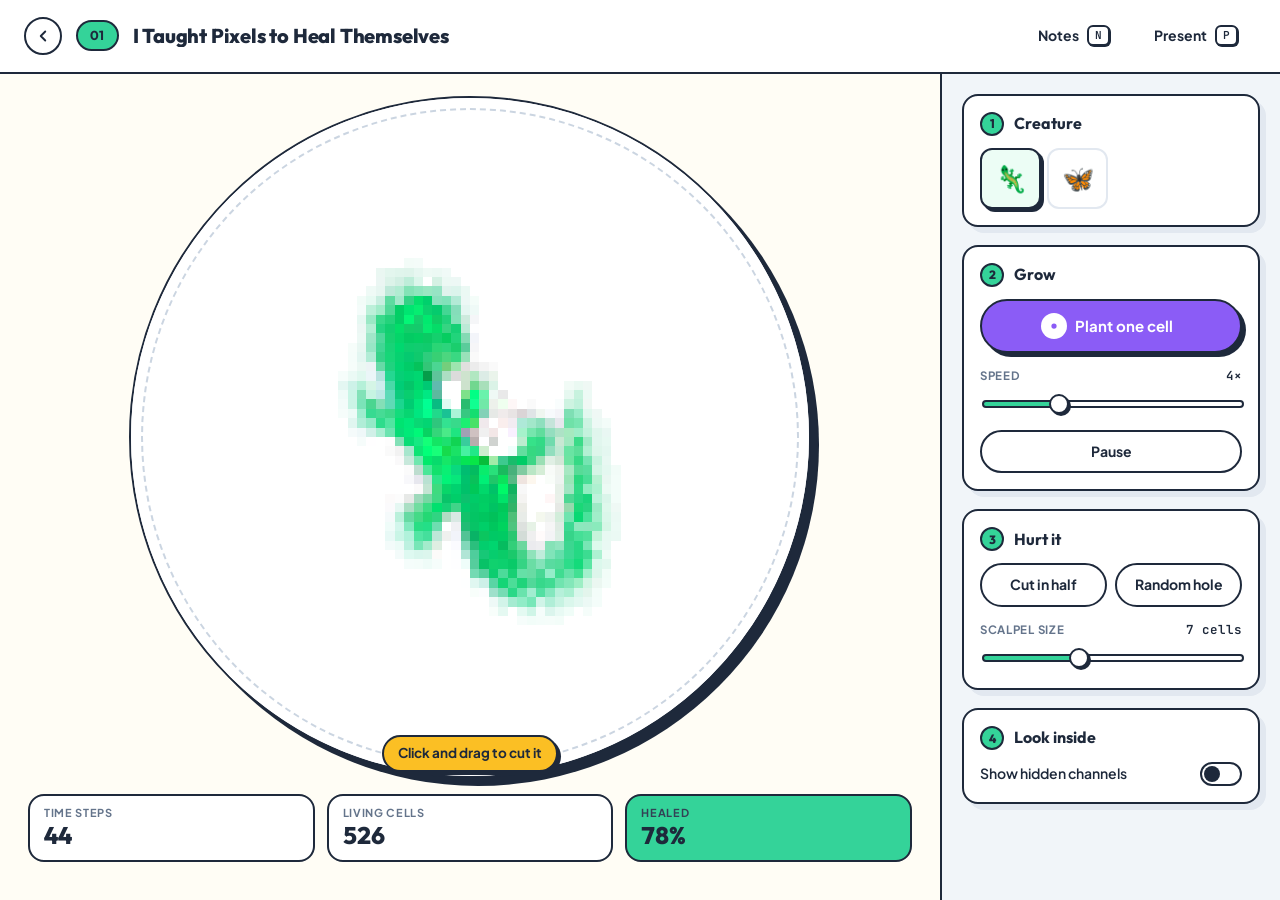
==== 01-healing-pixels/index.html @ 39e878a5 "Add the five demos and the hub page Healing pixels, a zip hidden in a cat, talking tabs, a picture h" ====
<!doctype html>
<html lang="en">
<head>
<meta charset="utf-8">
<meta name="viewport" content="width=device-width, initial-scale=1">
<title>Pixels That Heal</title>
<link rel="stylesheet" href="../shared/style.css?v=5">
<link rel="stylesheet" href="style.css?v=3">
<link rel="icon" href="data:image/svg+xml,<svg xmlns='http://www.w3.org/2000/svg' viewBox='0 0 32 32'><rect x='3' y='3' width='26' height='26' rx='7' fill='%2334D399' stroke='%231E293B' stroke-width='2.5'/><path d='M16 10v12M10 16h12' stroke='%231E293B' stroke-width='3' stroke-linecap='round'/></svg>">
</head>
<body>
<div class="app">
  <header class="topbar">
    <a class="brand" href="../" aria-label="All sessions">
      <span class="home"><svg viewBox="0 0 24 24" fill="none" stroke="currentColor" stroke-width="2.5" stroke-linecap="round" stroke-linejoin="round"><path d="M15 18l-6-6 6-6"/></svg></span>
      <span class="session-no">01</span>
      <span class="title">I Taught Pixels to Heal Themselves</span>
    </a>
    <div class="spacer"></div>
    <div class="top-actions">
      <button class="btn ghost" data-notes><span>Notes</span> <kbd>N</kbd></button>
      <button class="btn ghost" data-present><span>Present</span> <kbd>P</kbd></button>
    </div>
  </header>

  <div class="layout">
    <main class="stage dots" id="stage">
      <div class="dish-wrap">
        <div class="dish" id="dish">
          <canvas id="cv"></canvas>
          <div class="brush" id="brush"></div>
          <div class="missing" id="missing" hidden>
            <b>No trained model yet</b>
            <span>Run <code>python train_nca.py</code> in <code>01-healing-pixels/train</code></span>
          </div>
        </div>
        <div class="hint-pill" id="hintPill">Click and drag to cut it</div>
      </div>

      <div class="brain" id="brain" hidden>
        <div class="brain-head">Hidden channels — the cells' private “chemistry”</div>
        <div class="brain-grid" id="brainGrid"></div>
      </div>

      <div class="statbar">
        <div class="st"><span class="k">Time steps</span><span class="v" id="sStep">0</span></div>
        <div class="st"><span class="k">Living cells</span><span class="v" id="sAlive">0</span></div>
        <div class="st hot"><span class="k">Healed</span><span class="v" id="sHealth">0%</span></div>
      </div>
    </main>

    <aside class="side">
      <section class="card">
        <h3><span class="step">1</span>Creature</h3>
        <div class="creatures" id="creatures"></div>
      </section>

      <section class="card">
        <h3><span class="step">2</span>Grow</h3>
        <button class="btn primary block lg" id="seedBtn">
          <span class="ico"><svg viewBox="0 0 24 24" fill="none" stroke="currentColor" stroke-width="3" stroke-linecap="round"><circle cx="12" cy="12" r="3" fill="currentColor"/></svg></span>
          Plant one cell
        </button>
        <div class="field" style="margin-top:14px">
          <div class="label">Speed <output id="spdOut"></output></div>
          <input type="range" id="speed" min="1" max="12" step="1" value="4">
        </div>
        <button class="btn block" id="pauseBtn" style="margin-top:12px">Pause</button>
      </section>

      <section class="card">
        <h3><span class="step">3</span>Hurt it</h3>
        <div class="row">
          <button class="btn grow" id="halfBtn">Cut in half</button>
          <button class="btn grow" id="holeBtn">Random hole</button>
        </div>
        <div class="field" style="margin-top:14px">
          <div class="label">Scalpel size <output id="brushOut"></output></div>
          <input type="range" id="brushSize" min="2" max="16" step="1" value="7">
        </div>
      </section>

      <section class="card">
        <h3><span class="step">4</span>Look inside</h3>
        <label class="toggle">Show hidden channels <input type="checkbox" id="showBrain"></label>
      </section>
    </aside>
  </div>
</div>

<aside class="notes">
  <button class="btn ghost close" data-notes>Close <kbd>Esc</kbd></button>
  <span class="kicker">Session 01</span>
  <h2>I Taught Pixels to Heal Themselves</h2>
  <h4>Run of show</h4>
  <ol>
    <li>Start empty. <b>Plant one cell</b> (<kbd>S</kbd>). It grows into a creature.</li>
    <li>“No pixel knows the whole picture. Each one only sees its 8 neighbours.”</li>
    <li>Slice it in half (<kbd>X</kbd>) — it regrows. Let a volunteer do the cutting.</li>
    <li>Show hidden channels (<kbd>H</kbd>): the cells' secret signals, like chemical gradients in an embryo.</li>
    <li>Punchline: there is no blueprint anywhere. Just one tiny rule, copied into every cell.</li>
  </ol>
  <h4>One-liners</h4>
  <ul>
    <li>A <b>Neural Cellular Automaton</b>: every pixel runs the <i>same</i> tiny neural network (~8,000 numbers).</li>
    <li>Each pixel holds 16 numbers: 4 you see (red, green, blue, alive) + 12 hidden “chemicals”.</li>
    <li>Every step it looks at its neighbours, then nudges its own 16 numbers.</li>
    <li>Training: we wounded it thousands of times and rewarded it for looking like the target again.</li>
    <li>Biology: salamanders regrow limbs; planarian worms regrow a whole body from a fragment.</li>
    <li>Based on “Growing Neural Cellular Automata” (Mordvintsev et al., Distill 2020).</li>
  </ul>
  <h4>Keys</h4>
  <div class="keys">
    <kbd>S</kbd><span>Plant a seed</span>
    <kbd>X</kbd><span>Cut in half</span>
    <kbd>R</kbd><span>Random hole</span>
    <kbd>Space</kbd><span>Pause / play</span>
    <kbd>H</kbd><span>Hidden channels</span>
  </div>
</aside>

<script type="module" src="app.js?v=3"></script>
</body>
</html>
---- shared/style.css ----
/* ─────────────────────────────────────────────────────────────
   Wait! A computer can do that? — shared design system
   "Playful Geometric": stable grid, a little wild decoration.
   Chunky outlines + hard shadows on interactive things only.
   ───────────────────────────────────────────────────────────── */
@import url("https://fonts.googleapis.com/css2?family=Outfit:wght@600;700;800&family=Plus+Jakarta+Sans:wght@400;500;600;700&family=JetBrains+Mono:wght@500;600&display=swap");

:root {
  /* palette */
  --cream: #FFFDF5;
  --ink: #1E293B;
  --ink-2: #334155;
  --ink-3: #64748B;
  --ink-4: #94A3B8;
  --muted: #F1F5F9;
  --line: #E2E8F0;
  --line-2: #CBD5E1;
  --white: #FFFFFF;
  --violet: #8B5CF6;
  --pink: #F472B6;
  --amber: #FBBF24;
  --mint: #34D399;

  /* semantic */
  --bg: var(--cream);
  --panel: var(--white);
  --accent: var(--violet);        /* primary actions everywhere */
  --session: var(--violet);       /* each demo overrides this one colour */
  --accent-soft: color-mix(in oklab, var(--session) 14%, white);

  --r-sm: 8px; --r-md: 16px; --r-lg: 24px; --r-full: 9999px;
  --bw: 2px;
  --pop: 4px 4px 0 var(--ink);
  --pop-hover: 6px 6px 0 var(--ink);
  --pop-active: 2px 2px 0 var(--ink);
  --soft-pop: 6px 6px 0 var(--line);
  --bounce: cubic-bezier(.34, 1.56, .64, 1);

  --display: "Outfit", system-ui, sans-serif;
  --sans: "Plus Jakarta Sans", system-ui, sans-serif;
  --mono: "JetBrains Mono", Consolas, ui-monospace, monospace;
  color-scheme: light;
}

* { box-sizing: border-box; }
html, body { margin: 0; height: 100%; }
body {
  background: var(--bg);
  color: var(--ink);
  font: 400 15px/1.55 var(--sans);
  -webkit-font-smoothing: antialiased;
  overflow: hidden;
}
::selection { background: var(--amber); color: var(--ink); }
a { color: inherit; }
button, input, select, textarea { font: inherit; color: inherit; }
canvas { display: block; }
h1, h2, h3, h4 { font-family: var(--display); }

/* Dot-grid paper texture */
.dots {
  background-image: radial-gradient(color-mix(in oklab, var(--ink) 16%, transparent) 1.2px, transparent 1.3px);
  background-size: 22px 22px;
}

/* ── App shell ─────────────────────────────────────────────── */
.app { display: grid; grid-template-rows: auto 1fr; height: 100vh; }
.topbar {
  display: flex; align-items: center; gap: 14px;
  padding: 14px 24px;
  border-bottom: var(--bw) solid var(--ink);
  background: var(--white);
  min-width: 0;
}
.brand { display: flex; align-items: center; gap: 14px; min-width: 0; text-decoration: none; }
.home {
  width: 38px; height: 38px; flex: none; border-radius: 50%; display: grid; place-items: center;
  border: var(--bw) solid var(--ink); background: var(--white); transition: background .2s, transform .3s var(--bounce);
}
.brand:hover .home { background: var(--amber); transform: rotate(-12deg); }
.home svg { width: 18px; height: 18px; }
.session-no {
  font: 700 13px/1 var(--display); letter-spacing: .02em;
  color: var(--ink); background: var(--session); padding: 7px 12px; border-radius: var(--r-full);
  border: var(--bw) solid var(--ink); white-space: nowrap;
}
.title {
  font: 800 20px/1.1 var(--display); letter-spacing: -.01em;
  white-space: nowrap; overflow: hidden; text-overflow: ellipsis;
}
.spacer { flex: 1; }
.top-actions { display: flex; gap: 8px; align-items: center; }

.layout { display: grid; grid-template-columns: 1fr 340px; min-height: 0; }
.stage { position: relative; min-width: 0; min-height: 0; overflow: hidden; background: var(--bg); }
.side {
  border-left: var(--bw) solid var(--ink);
  background: var(--muted);
  overflow-y: auto;
  padding: 20px 20px 32px;
  display: flex; flex-direction: column; gap: 18px;
}
.side::-webkit-scrollbar { width: 10px; }
.side::-webkit-scrollbar-thumb { background: var(--line-2); border-radius: 10px; border: 3px solid var(--muted); }

/* ── Cards & controls ──────────────────────────────────────── */
.card {
  background: var(--panel);
  border: var(--bw) solid var(--ink);
  border-radius: var(--r-md);
  padding: 16px;
  box-shadow: var(--soft-pop);
}
.card h3 {
  margin: 0 0 12px; font: 700 16px/1.2 var(--display);
  display: flex; align-items: center; gap: 10px;
}
.card h3 .muted { margin-left: auto; font: 500 12px var(--mono); }
.step {
  width: 24px; height: 24px; border-radius: 50%; flex: none; display: grid; place-items: center;
  font: 800 12px var(--display); background: var(--session); border: var(--bw) solid var(--ink);
}
.card p { margin: 0 0 10px; color: var(--ink-2); }
.card p:last-child { margin-bottom: 0; }
.row { display: flex; gap: 8px; align-items: center; }
.row + .row { margin-top: 8px; }
.grow { flex: 1; }
.stack { display: flex; flex-direction: column; gap: 10px; }

.btn {
  appearance: none; border: var(--bw) solid var(--ink); background: var(--white);
  color: var(--ink); border-radius: var(--r-full); padding: 9px 16px; min-height: 42px;
  font-weight: 700; font-size: 14px; cursor: pointer; white-space: nowrap;
  display: inline-flex; align-items: center; justify-content: center; gap: 8px;
  transition: background .2s, transform .25s var(--bounce), box-shadow .25s var(--bounce);
}
.btn:hover { background: var(--amber); }
.btn:active { transform: translate(1px, 1px); }
.btn.primary { background: var(--accent); color: var(--white); box-shadow: var(--pop); }
.btn.primary:hover { transform: translate(-2px, -2px); box-shadow: var(--pop-hover); }
.btn.primary:active { transform: translate(2px, 2px); box-shadow: var(--pop-active); }
.btn.ghost { border-color: transparent; background: transparent; }
.btn.ghost:hover { background: var(--muted); border-color: var(--ink); }
.btn.block { width: 100%; }
.btn.lg { min-height: 50px; padding: 12px 22px; font-size: 15px; }
.btn[disabled] { opacity: .45; pointer-events: none; }
.btn svg { width: 18px; height: 18px; flex: none; }
.btn .ico {
  width: 26px; height: 26px; border-radius: 50%; background: var(--white); color: var(--accent);
  display: grid; place-items: center; margin-left: -8px;
}
.btn .ico svg { width: 14px; height: 14px; }
.btn:focus-visible, .seg button:focus-visible, input:focus-visible, textarea:focus-visible, a:focus-visible {
  outline: 3px solid var(--accent); outline-offset: 3px;
}

.seg {
  display: flex; background: var(--muted); border: var(--bw) solid var(--ink);
  border-radius: var(--r-full); padding: 3px; gap: 2px;
}
.seg button {
  flex: 1; appearance: none; border: 0; background: transparent; color: var(--ink-3);
  padding: 7px 10px; border-radius: var(--r-full); cursor: pointer; font-size: 13.5px; font-weight: 700;
  white-space: nowrap; transition: background .2s, color .2s;
}
.seg button:hover { color: var(--ink); }
.seg button.on { background: var(--ink); color: var(--white); }

.field { display: flex; flex-direction: column; gap: 6px; }
.field + .field { margin-top: 12px; }
.label {
  display: flex; justify-content: space-between; align-items: baseline;
  font: 700 11.5px var(--sans); letter-spacing: .06em; text-transform: uppercase; color: var(--ink-3);
}
.label output, .label .val { font: 600 12.5px var(--mono); color: var(--ink); text-transform: none; letter-spacing: 0; }

input[type="range"] { -webkit-appearance: none; appearance: none; width: 100%; height: 24px; background: transparent; cursor: pointer; }
input[type="range"]::-webkit-slider-runnable-track {
  height: 8px; border-radius: 8px; border: var(--bw) solid var(--ink);
  background: linear-gradient(to right, var(--session) var(--p, 50%), var(--white) var(--p, 50%));
}
input[type="range"]::-webkit-slider-thumb {
  -webkit-appearance: none; width: 20px; height: 20px; border-radius: 50%; margin-top: -8px;
  background: var(--white); border: var(--bw) solid var(--ink); box-shadow: 2px 2px 0 var(--ink);
  transition: transform .2s var(--bounce);
}
input[type="range"]:active::-webkit-slider-thumb { transform: scale(1.15); }
input[type="range"]::-moz-range-track { height: 6px; border-radius: 6px; background: var(--white); border: var(--bw) solid var(--ink); }
input[type="range"]::-moz-range-progress { height: 6px; border-radius: 6px; background: var(--session); }
input[type="range"]::-moz-range-thumb { width: 16px; height: 16px; border-radius: 50%; background: var(--white); border: var(--bw) solid var(--ink); }

input[type="text"], textarea {
  width: 100%; background: var(--white); border: var(--bw) solid var(--line-2); border-radius: 12px;
  padding: 10px 12px; color: var(--ink); resize: vertical; transition: border-color .2s, box-shadow .2s;
}
input[type="text"]:focus, textarea:focus { border-color: var(--accent); box-shadow: 4px 4px 0 var(--accent); outline: none; }
textarea { min-height: 70px; line-height: 1.45; font-weight: 600; }

.toggle { display: flex; align-items: center; justify-content: space-between; gap: 10px; cursor: pointer; font-weight: 600; font-size: 14px; }
.toggle input { appearance: none; width: 42px; height: 24px; border-radius: 24px; background: var(--white); border: var(--bw) solid var(--ink); position: relative; cursor: pointer; transition: background .2s; flex: none; margin: 0; }
.toggle input::after { content: ""; position: absolute; top: 2px; left: 2px; width: 16px; height: 16px; border-radius: 50%; background: var(--ink); transition: transform .3s var(--bounce); }
.toggle input:checked { background: var(--mint); }
.toggle input:checked::after { transform: translateX(18px); }
.toggle + .toggle { margin-top: 10px; }

.stats { display: grid; grid-template-columns: 1fr 1fr; gap: 8px; }
.stat { background: var(--muted); border-radius: 12px; padding: 10px 12px; min-width: 0; }
.stat .k { font: 700 10.5px var(--sans); letter-spacing: .08em; text-transform: uppercase; color: var(--ink-3); }
.stat .v { font: 800 20px/1.2 var(--display); margin-top: 4px; font-variant-numeric: tabular-nums; white-space: nowrap; overflow: hidden; text-overflow: ellipsis; }
.stat .v small { font-size: 12px; color: var(--ink-3); font-weight: 600; margin-left: 2px; }
.stat.wide { grid-column: span 2; }

kbd {
  font: 600 11px/1 var(--mono); padding: 3px 6px; border-radius: 6px;
  background: var(--white); border: var(--bw) solid var(--ink); box-shadow: 1px 1px 0 var(--ink); color: var(--ink);
}
.muted { color: var(--ink-3); }
.mono { font-family: var(--mono); }
.hint { font-size: 13px; color: var(--ink-3); }

.drop {
  border: var(--bw) dashed var(--ink-4); border-radius: var(--r-md); padding: 16px;
  text-align: center; color: var(--ink-3); font-size: 13.5px; cursor: pointer;
  transition: border-color .2s, background .2s, color .2s;
}
.drop:hover, .drop.over { border-color: var(--ink); background: var(--accent-soft); color: var(--ink); }
.drop strong { color: var(--ink); font-weight: 700; }

/* ── Presenter notes drawer ────────────────────────────────── */
.notes {
  position: fixed; inset: 0 auto 0 0; width: min(500px, 92vw); z-index: 50;
  background: var(--white); border-right: var(--bw) solid var(--ink);
  padding: 28px 30px 40px; overflow-y: auto;
  transform: translateX(-104%); transition: transform .45s var(--bounce);
  box-shadow: 8px 0 0 var(--ink);
}
.notes.open { transform: none; }
.notes h2 { margin: 6px 0 4px; font-size: 26px; font-weight: 800; letter-spacing: -.01em; line-height: 1.15; }
.notes .kicker { display: inline-block; font: 700 12px var(--display); background: var(--session); border: var(--bw) solid var(--ink); border-radius: var(--r-full); padding: 4px 10px; }
.notes h4 { margin: 24px 0 8px; font-size: 15px; font-weight: 800; }
.notes p, .notes li { color: var(--ink-2); font-size: 15px; line-height: 1.6; }
.notes ol, .notes ul { padding-left: 20px; margin: 0; }
.notes li + li { margin-top: 6px; }
.notes code { font: 600 12.5px var(--mono); background: var(--muted); padding: 2px 6px; border-radius: 6px; }
.notes .close { position: absolute; top: 18px; right: 18px; }
.notes .keys { display: grid; grid-template-columns: auto 1fr; gap: 8px 12px; align-items: center; font-size: 14px; color: var(--ink-2); }
.notes .keys kbd { justify-self: start; }

/* ── Toast ─────────────────────────────────────────────────── */
.toast {
  position: fixed; left: 50%; bottom: 26px; transform: translate(-50%, 20px) scale(.9); opacity: 0;
  background: var(--amber); color: var(--ink); padding: 10px 18px; border-radius: var(--r-full);
  border: var(--bw) solid var(--ink); box-shadow: var(--pop);
  font-weight: 700; font-size: 14px; pointer-events: none; z-index: 60; white-space: nowrap;
  transition: opacity .25s, transform .35s var(--bounce);
}
.toast.show { opacity: 1; transform: translate(-50%, 0) scale(1); }

/* Small label on the stage */
.stage-label {
  position: absolute; left: 24px; top: 18px; z-index: 3; pointer-events: none;
  font: 700 12px var(--sans); letter-spacing: .06em; text-transform: uppercase; color: var(--ink-3);
}

/* Presentation mode: hide the side panel */
body.present .layout { grid-template-columns: 1fr 0; }
body.present .side { display: none; }

@media (max-width: 900px) {
  body { overflow: auto; }
  .app { height: auto; min-height: 100vh; }
  .layout { grid-template-columns: 1fr; }
  .stage { height: 78vh; min-height: 520px; }
  .side { border-left: 0; border-top: var(--bw) solid var(--ink); }
  .card { box-shadow: 2px 2px 0 var(--line); }
  .btn.primary { box-shadow: 2px 2px 0 var(--ink); }
  .top-actions .btn > span { display: none; }
}

@media (prefers-reduced-motion: reduce) {
  *, *::before, *::after { animation: none !important; transition: none !important; }
}
---- 01-healing-pixels/style.css ----
:root { --session: var(--mint); }

.stage { display: grid; grid-template-rows: 1fr auto auto; gap: 16px; padding: 22px 28px 22px; }
.dish-wrap { position: relative; min-height: 0; display: grid; place-items: center; }
.dish {
  position: relative; height: 100%; max-height: 100%; aspect-ratio: 1; max-width: 100%;
  background: var(--white); border: var(--bw) solid var(--ink); border-radius: 50%;
  box-shadow: 8px 8px 0 var(--ink); overflow: hidden; cursor: none;
}
.dish::after { /* petri-dish rim */
  content: ""; position: absolute; inset: 10px; border-radius: 50%; border: 2px dashed var(--line-2); pointer-events: none;
}
#cv { position: absolute; inset: 0; width: 100%; height: 100%; image-rendering: pixelated; }
.brush {
  position: absolute; border-radius: 50%; border: 2.5px solid var(--ink); background: rgba(244,114,182,.25);
  pointer-events: none; transform: translate(-50%, -50%); opacity: 0; transition: opacity .15s;
}
.dish:hover .brush { opacity: 1; }
.missing {
  position: absolute; inset: 0; display: grid; place-content: center; gap: 8px; text-align: center; padding: 30px;
  font-size: 14px; color: var(--ink-2);
}
.missing b { font: 800 20px var(--display); color: var(--ink); }
.missing code { font: 600 12px var(--mono); background: var(--muted); padding: 2px 6px; border-radius: 6px; }
.missing[hidden] { display: none; }

.hint-pill {
  position: absolute; left: 50%; bottom: 6px; transform: translateX(-50%);
  background: var(--amber); border: var(--bw) solid var(--ink); border-radius: var(--r-full);
  padding: 6px 14px; font-weight: 700; font-size: 13.5px; box-shadow: 3px 3px 0 var(--ink); white-space: nowrap;
  transition: opacity .4s, transform .4s var(--bounce);
}
.hint-pill.gone { opacity: 0; transform: translate(-50%, 10px); pointer-events: none; }

.brain { background: var(--white); border: var(--bw) solid var(--ink); border-radius: var(--r-md); padding: 10px 12px; }
.brain[hidden] { display: none; }
.brain-head { font: 700 12px var(--sans); letter-spacing: .06em; text-transform: uppercase; color: var(--ink-3); margin-bottom: 8px; }
.brain-grid { display: grid; grid-template-columns: repeat(12, 1fr); gap: 6px; }
.brain-grid canvas { width: 100%; aspect-ratio: 1; image-rendering: pixelated; border-radius: 8px; border: 1.5px solid var(--ink); background: var(--white); }

.statbar { display: grid; grid-template-columns: repeat(3, 1fr); gap: 12px; }
.st { background: var(--white); border: var(--bw) solid var(--ink); border-radius: var(--r-md); padding: 10px 14px; min-width: 0; }
.st .k { display: block; font: 700 11px var(--sans); letter-spacing: .06em; text-transform: uppercase; color: var(--ink-3); white-space: nowrap; }
.st .v { display: block; font: 800 24px/1.2 var(--display); font-variant-numeric: tabular-nums; margin-top: 2px; }
.st.hot { background: var(--mint); }
.st.hot .k { color: var(--ink-2); }

.creatures { display: grid; grid-template-columns: repeat(4, 1fr); gap: 6px; }
.creatures button {
  aspect-ratio: 1; font-size: 26px; border-radius: 12px; border: var(--bw) solid var(--line); background: var(--white);
  cursor: pointer; transition: transform .25s var(--bounce), border-color .2s;
}
.creatures button:hover { transform: rotate(-6deg) scale(1.08); border-color: var(--ink); }
.creatures button.on { border-color: var(--ink); background: #ECFDF5; box-shadow: 3px 3px 0 var(--ink); }

@media (max-width: 900px) {
  .stage { height: auto; min-height: 0; grid-template-rows: auto auto auto; }
  .dish { width: min(86vw, 520px); height: auto; }
  .brain-grid { grid-template-columns: repeat(6, 1fr); }
}
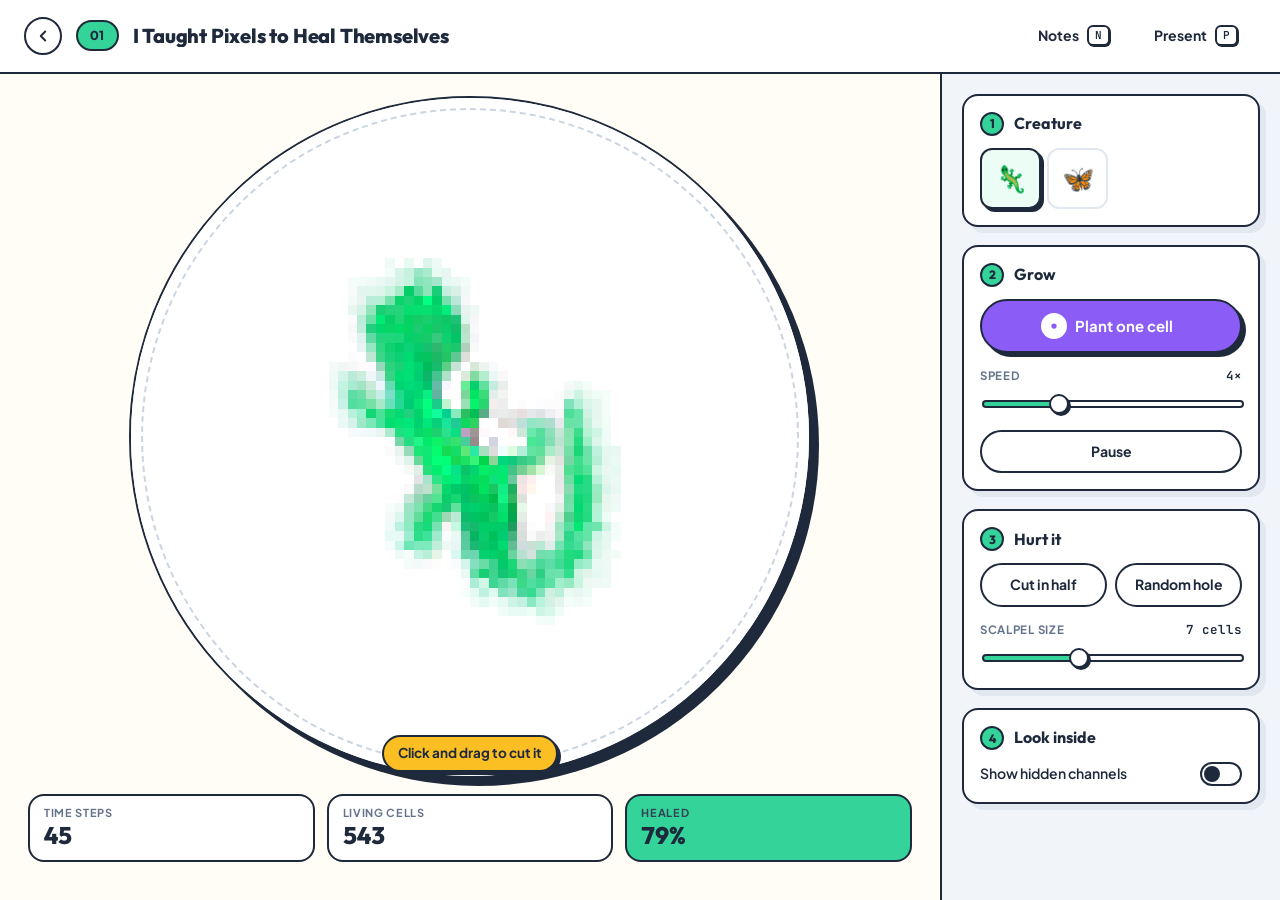
==== commit f35b6156: "Add a guest link that only opens the sound demo Scanning the QR code takes people to Session 04 and " ====
--- a/01-healing-pixels/index.html
+++ b/01-healing-pixels/index.html
@@ -4,7 +4,8 @@
 <meta charset="utf-8">
 <meta name="viewport" content="width=device-width, initial-scale=1">
 <title>Pixels That Heal</title>
-<link rel="stylesheet" href="../shared/style.css?v=5">
+<script src="../shared/guest.js?v=1"></script>
+<link rel="stylesheet" href="../shared/style.css?v=8">
 <link rel="stylesheet" href="style.css?v=3">
 <link rel="icon" href="data:image/svg+xml,<svg xmlns='http://www.w3.org/2000/svg' viewBox='0 0 32 32'><rect x='3' y='3' width='26' height='26' rx='7' fill='%2334D399' stroke='%231E293B' stroke-width='2.5'/><path d='M16 10v12M10 16h12' stroke='%231E293B' stroke-width='3' stroke-linecap='round'/></svg>">
 </head>
--- a/shared/style.css
+++ b/shared/style.css
@@ -280,3 +280,27 @@
 @media (prefers-reduced-motion: reduce) {
   *, *::before, *::after { animation: none !important; transition: none !important; }
 }
+
+/* ── Guest mode (QR visitors get one session) ──────────────── */
+.s.locked { cursor: not-allowed; filter: grayscale(1); opacity: .55; box-shadow: 6px 6px 0 var(--line-2); }
+.s.locked:hover { transform: none; box-shadow: 6px 6px 0 var(--line-2); }
+.s.locked .go { display: none; }
+.lock-tag {
+  position: absolute; top: 14px; right: 14px; z-index: 2; display: inline-flex; align-items: center; gap: 6px;
+  font: 700 12px var(--sans); letter-spacing: .04em; text-transform: uppercase;
+  background: var(--white); border: var(--bw) solid var(--ink); border-radius: var(--r-full); padding: 5px 10px;
+}
+.lock-tag svg { width: 14px; height: 14px; }
+.s.unlocked { animation: nudge 2.4s var(--bounce) infinite; }
+@keyframes nudge { 0%, 80%, 100% { transform: none; } 88% { transform: rotate(-1.5deg) scale(1.02); } }
+html.guest-locked body > .app { filter: blur(6px); pointer-events: none; }
+.lock-screen { position: fixed; inset: 0; z-index: 100; display: grid; place-items: center; padding: 20px; background: rgba(255,253,245,.7); }
+.lock-card {
+  max-width: 420px; text-align: center; background: var(--white); border: var(--bw) solid var(--ink);
+  border-radius: var(--r-lg); box-shadow: 8px 8px 0 var(--ink); padding: 30px 28px 28px;
+}
+.lock-card h2 { margin: 14px 0 8px; font-size: 26px; font-weight: 800; }
+.lock-card p { color: var(--ink-2); margin: 0 0 20px; }
+.lock-card a { text-decoration: none; }
+.lock-badge { width: 56px; height: 56px; margin: 0 auto; border-radius: 50%; display: grid; place-items: center; background: var(--amber); border: var(--bw) solid var(--ink); }
+.lock-badge svg { width: 26px; height: 26px; }
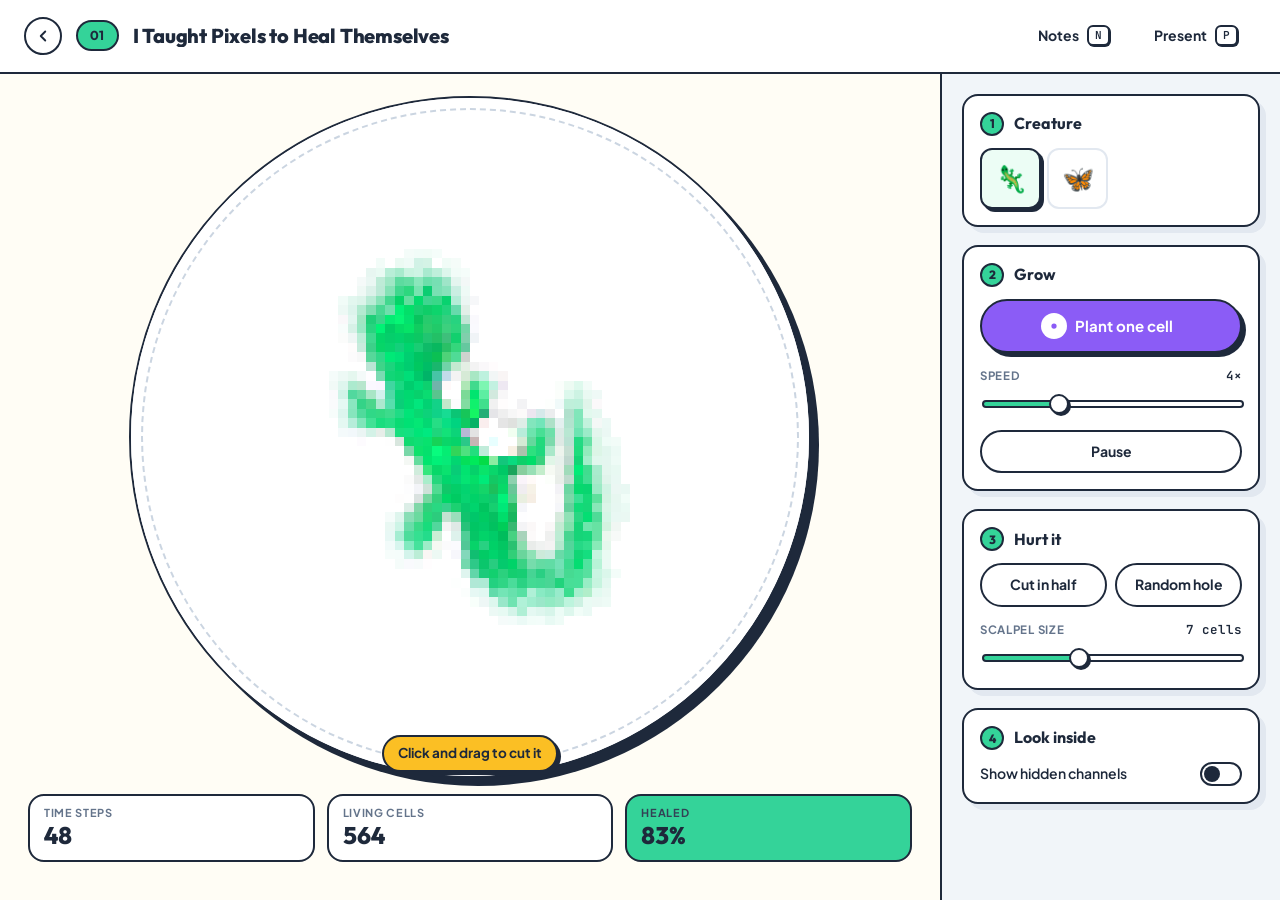
==== commit cb6636b8: "Stop faint edge cells flashing neon in the healing demo Also add the scripts that render slide image" ====
--- a/01-healing-pixels/index.html
+++ b/01-healing-pixels/index.html
@@ -120,6 +120,6 @@
   </div>
 </aside>
 
-<script type="module" src="app.js?v=3"></script>
+<script type="module" src="app.js?v=4"></script>
 </body>
 </html>
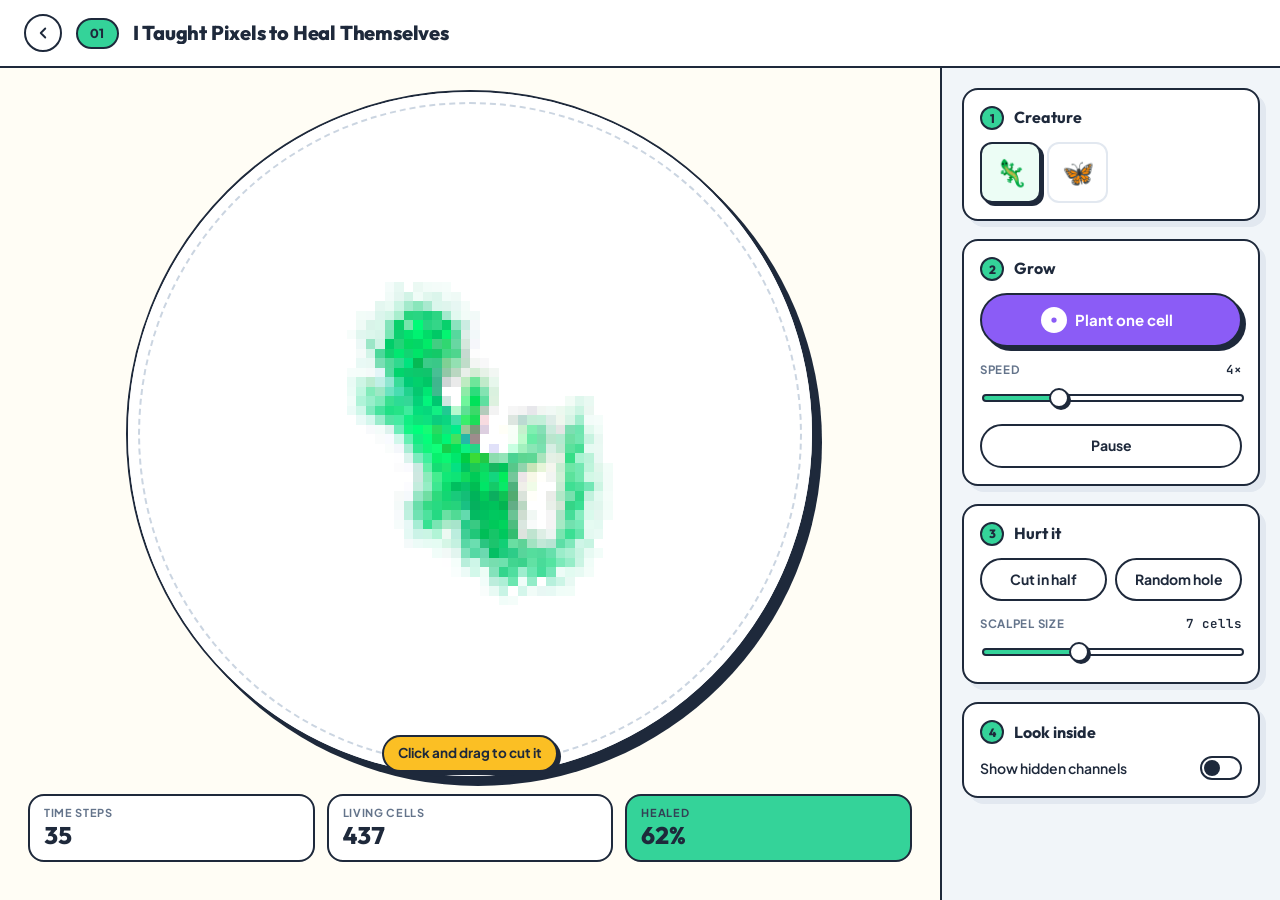
==== commit 7050249c: "Make the face demo easy on a phone and open three sessions from one link The face page now has a but" ====
--- a/01-healing-pixels/index.html
+++ b/01-healing-pixels/index.html
@@ -4,7 +4,7 @@
 <meta charset="utf-8">
 <meta name="viewport" content="width=device-width, initial-scale=1">
 <title>Pixels That Heal</title>
-<script src="../shared/guest.js?v=1"></script>
+<script src="../shared/guest.js?v=2"></script>
 <link rel="stylesheet" href="../shared/style.css?v=8">
 <link rel="stylesheet" href="style.css?v=3">
 <link rel="icon" href="data:image/svg+xml,<svg xmlns='http://www.w3.org/2000/svg' viewBox='0 0 32 32'><rect x='3' y='3' width='26' height='26' rx='7' fill='%2334D399' stroke='%231E293B' stroke-width='2.5'/><path d='M16 10v12M10 16h12' stroke='%231E293B' stroke-width='3' stroke-linecap='round'/></svg>">
@@ -18,10 +18,6 @@
       <span class="title">I Taught Pixels to Heal Themselves</span>
     </a>
     <div class="spacer"></div>
-    <div class="top-actions">
-      <button class="btn ghost" data-notes><span>Notes</span> <kbd>N</kbd></button>
-      <button class="btn ghost" data-present><span>Present</span> <kbd>P</kbd></button>
-    </div>
   </header>
 
   <div class="layout">
@@ -89,36 +85,6 @@
   </div>
 </div>
 
-<aside class="notes">
-  <button class="btn ghost close" data-notes>Close <kbd>Esc</kbd></button>
-  <span class="kicker">Session 01</span>
-  <h2>I Taught Pixels to Heal Themselves</h2>
-  <h4>Run of show</h4>
-  <ol>
-    <li>Start empty. <b>Plant one cell</b> (<kbd>S</kbd>). It grows into a creature.</li>
-    <li>“No pixel knows the whole picture. Each one only sees its 8 neighbours.”</li>
-    <li>Slice it in half (<kbd>X</kbd>) — it regrows. Let a volunteer do the cutting.</li>
-    <li>Show hidden channels (<kbd>H</kbd>): the cells' secret signals, like chemical gradients in an embryo.</li>
-    <li>Punchline: there is no blueprint anywhere. Just one tiny rule, copied into every cell.</li>
-  </ol>
-  <h4>One-liners</h4>
-  <ul>
-    <li>A <b>Neural Cellular Automaton</b>: every pixel runs the <i>same</i> tiny neural network (~8,000 numbers).</li>
-    <li>Each pixel holds 16 numbers: 4 you see (red, green, blue, alive) + 12 hidden “chemicals”.</li>
-    <li>Every step it looks at its neighbours, then nudges its own 16 numbers.</li>
-    <li>Training: we wounded it thousands of times and rewarded it for looking like the target again.</li>
-    <li>Biology: salamanders regrow limbs; planarian worms regrow a whole body from a fragment.</li>
-    <li>Based on “Growing Neural Cellular Automata” (Mordvintsev et al., Distill 2020).</li>
-  </ul>
-  <h4>Keys</h4>
-  <div class="keys">
-    <kbd>S</kbd><span>Plant a seed</span>
-    <kbd>X</kbd><span>Cut in half</span>
-    <kbd>R</kbd><span>Random hole</span>
-    <kbd>Space</kbd><span>Pause / play</span>
-    <kbd>H</kbd><span>Hidden channels</span>
-  </div>
-</aside>
 
 <script type="module" src="app.js?v=4"></script>
 </body>
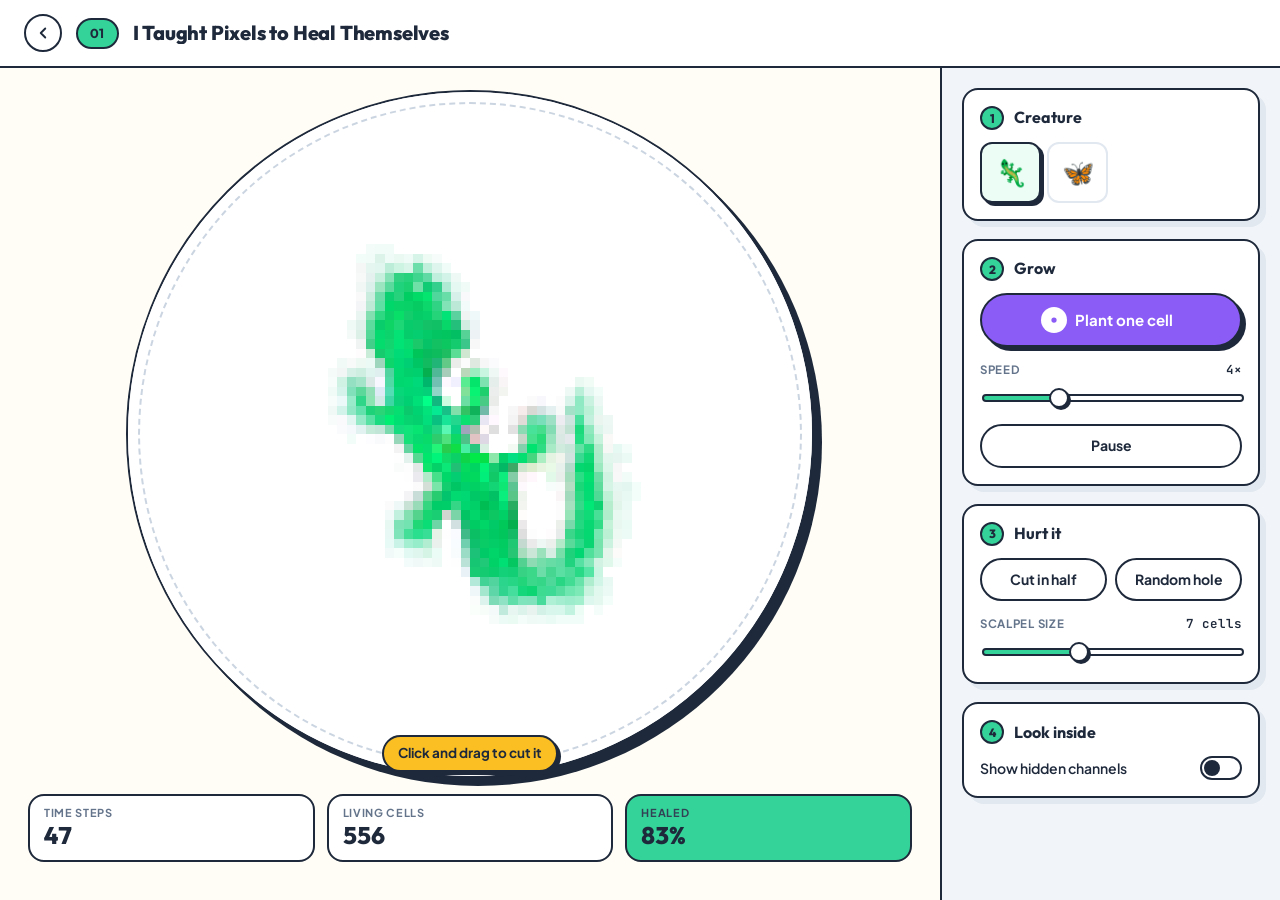
==== commit 70a195d4: "Say tap on phones and click on laptops, and drop the key-only hints Every hint now has a phone versi" ====
--- a/01-healing-pixels/index.html
+++ b/01-healing-pixels/index.html
@@ -5,8 +5,8 @@
 <meta name="viewport" content="width=device-width, initial-scale=1">
 <title>Pixels That Heal</title>
 <script src="../shared/guest.js?v=2"></script>
-<link rel="stylesheet" href="../shared/style.css?v=8">
-<link rel="stylesheet" href="style.css?v=3">
+<link rel="stylesheet" href="../shared/style.css?v=9">
+<link rel="stylesheet" href="style.css?v=4">
 <link rel="icon" href="data:image/svg+xml,<svg xmlns='http://www.w3.org/2000/svg' viewBox='0 0 32 32'><rect x='3' y='3' width='26' height='26' rx='7' fill='%2334D399' stroke='%231E293B' stroke-width='2.5'/><path d='M16 10v12M10 16h12' stroke='%231E293B' stroke-width='3' stroke-linecap='round'/></svg>">
 </head>
 <body>
@@ -31,7 +31,7 @@
             <span>Run <code>python train_nca.py</code> in <code>01-healing-pixels/train</code></span>
           </div>
         </div>
-        <div class="hint-pill" id="hintPill">Click and drag to cut it</div>
+        <div class="hint-pill" id="hintPill"><span class="on-mouse">Click and drag to cut it</span><span class="on-touch">Drag your finger to cut it</span></div>
       </div>
 
       <div class="brain" id="brain" hidden>
--- a/shared/style.css
+++ b/shared/style.css
@@ -304,3 +304,10 @@
 .lock-card a { text-decoration: none; }
 .lock-badge { width: 56px; height: 56px; margin: 0 auto; border-radius: 50%; display: grid; place-items: center; background: var(--amber); border: var(--bw) solid var(--ink); }
 .lock-badge svg { width: 26px; height: 26px; }
+
+/* ── Words that depend on the device: "click" on a laptop, "tap" on a phone ─ */
+.on-touch { display: none; }
+@media (pointer: coarse) {
+  .on-touch { display: revert; }
+  .on-mouse { display: none !important; }
+}
--- a/01-healing-pixels/style.css
+++ b/01-healing-pixels/style.css
@@ -6,6 +6,7 @@
   position: relative; height: 100%; max-height: 100%; aspect-ratio: 1; max-width: 100%;
   background: var(--white); border: var(--bw) solid var(--ink); border-radius: 50%;
   box-shadow: 8px 8px 0 var(--ink); overflow: hidden; cursor: none;
+  touch-action: none;   /* a finger drag cuts the lizard instead of scrolling the page */
 }
 .dish::after { /* petri-dish rim */
   content: ""; position: absolute; inset: 10px; border-radius: 50%; border: 2px dashed var(--line-2); pointer-events: none;
